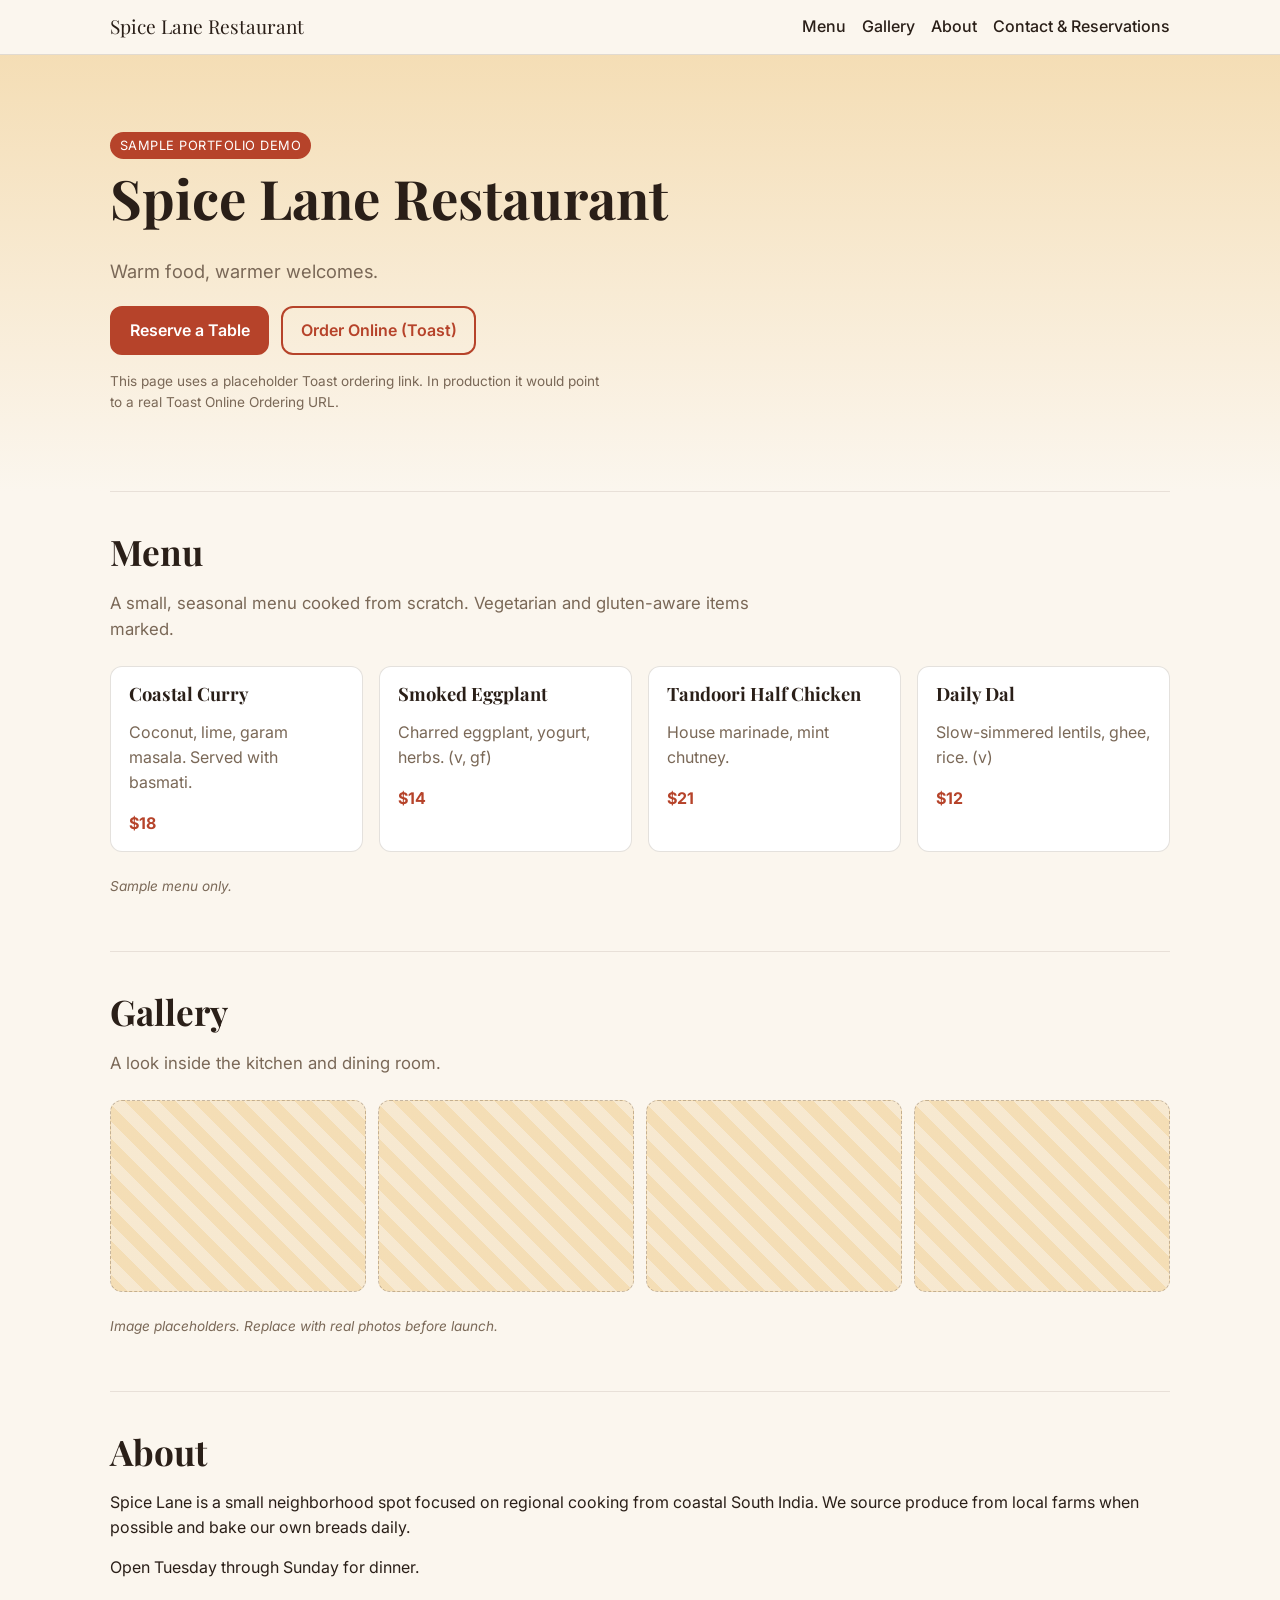
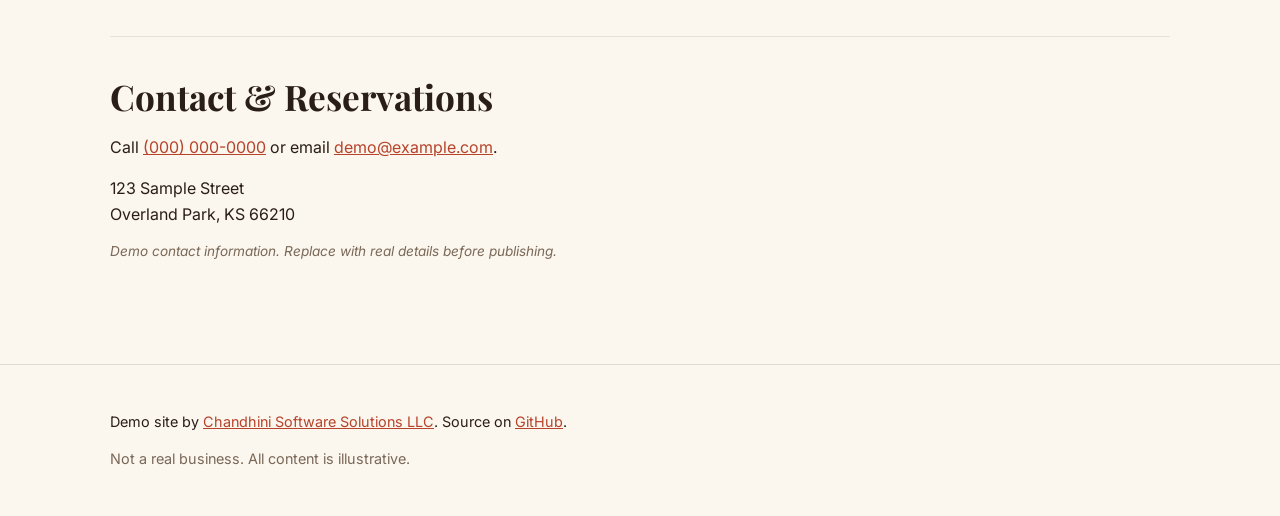
==== index.html @ 9d1d4334 "feat: initial demo site scaffold" ====
<!DOCTYPE html>
<html lang="en">
<head>
  <meta charset="UTF-8" />
  <meta name="viewport" content="width=device-width, initial-scale=1.0" />
  <title>Spice Lane Restaurant — Demo Site</title>
  <meta name="description" content="A sample portfolio demo of a local restaurant website built by Chandhini Software Solutions LLC." />
  <meta name="robots" content="index, follow" />
  <link rel="canonical" href="https://restaurant.chandhini.com/" />

  <!-- Open Graph -->
  <meta property="og:type" content="website" />
  <meta property="og:title" content="Spice Lane Restaurant — Demo Site" />
  <meta property="og:description" content="A sample portfolio demo of a local restaurant website built by Chandhini Software Solutions LLC." />
  <meta property="og:url" content="https://restaurant.chandhini.com/" />

  <!-- Fonts -->
  <link rel="preconnect" href="https://fonts.googleapis.com" />
  <link rel="preconnect" href="https://fonts.gstatic.com" crossorigin />
  <link href="https://fonts.googleapis.com/css2?family=Playfair+Display:wght@600;700&family=Inter:wght@400;500;600&display=swap" rel="stylesheet" />

  <link rel="stylesheet" href="assets/css/styles.css" />
</head>
<body>

  <a class="skip-link" href="#main">Skip to content</a>

  <header class="site-header">
    <div class="container header-row">
      <a class="brand" href="#top">Spice Lane Restaurant</a>
      <nav aria-label="Primary">
        <ul class="nav"><li><a href="#menu">Menu</a></li><li><a href="#gallery">Gallery</a></li><li><a href="#about">About</a></li><li><a href="#contact">Contact & Reservations</a></li></ul>
      </nav>
    </div>
  </header>

  <main id="main">
    <section id="top" class="hero">
      <div class="container">
        <p class="demo-badge">Sample portfolio demo</p>
        <h1>Spice Lane Restaurant</h1>
        <p class="tagline">Warm food, warmer welcomes.</p>
        <div class="cta-row">
          <a class="btn primary" href="#contact">Reserve a Table</a>
          <a class="btn ghost" href="#">Order Online (Toast)</a>
        </div>
        <p class="demo-note">This page uses a placeholder Toast ordering link. In production it would point to a real Toast Online Ordering URL.</p>
      </div>
    </section>

    <div class="container">

  <section id="menu" class="section">
    <h2>Menu</h2>
    <p class="lead">A small, seasonal menu cooked from scratch. Vegetarian and gluten-aware items marked.</p>
            <div class="cards">
              <article class="card"><h3>Coastal Curry</h3><p class="muted">Coconut, lime, garam masala. Served with basmati.</p><p class="price">$18</p></article>
              <article class="card"><h3>Smoked Eggplant</h3><p class="muted">Charred eggplant, yogurt, herbs. (v, gf)</p><p class="price">$14</p></article>
              <article class="card"><h3>Tandoori Half Chicken</h3><p class="muted">House marinade, mint chutney.</p><p class="price">$21</p></article>
              <article class="card"><h3>Daily Dal</h3><p class="muted">Slow-simmered lentils, ghee, rice. (v)</p><p class="price">$12</p></article>
            </div>
            <p class="note">Sample menu only.</p>
  </section>

  <section id="gallery" class="section">
    <h2>Gallery</h2>
    <p class="lead">A look inside the kitchen and dining room.</p>
            <div class="grid">
              <div class="img-placeholder" role="img" aria-label="Dining room with warm lighting"></div>
              <div class="img-placeholder" role="img" aria-label="Tandoor in action"></div>
              <div class="img-placeholder" role="img" aria-label="Plated curry"></div>
              <div class="img-placeholder" role="img" aria-label="Outdoor patio seating"></div>
            </div>
            <p class="note">Image placeholders. Replace with real photos before launch.</p>
  </section>

  <section id="about" class="section">
    <h2>About</h2>
    <p>Spice Lane is a small neighborhood spot focused on regional cooking from coastal South India.
               We source produce from local farms when possible and bake our own breads daily.</p>
            <p>Open Tuesday through Sunday for dinner.</p>
  </section>

  <section id="contact" class="section">
    <h2>Contact &amp; Reservations</h2>
    <p>Call <a href="tel:+10000000000">(000) 000-0000</a> or email
               <a href="mailto:demo@example.com">demo@example.com</a>.</p>
            <address>
              123 Sample Street<br/>
              Overland Park, KS 66210
            </address>
            <p class="note">Demo contact information. Replace with real details before publishing.</p>
  </section>

    </div>
  </main>

  <footer class="site-footer">
    <div class="container">
      <p>Demo site by <a href="https://chandhini.com">Chandhini Software Solutions LLC</a>.
         Source on <a href="https://github.com/bayina/restaurant-demo">GitHub</a>.</p>
      <p class="muted">Not a real business. All content is illustrative.</p>
    </div>
  </footer>

  <script src="assets/js/main.js"></script>
</body>
</html>
---- assets/css/styles.css ----
:root {
  --primary: #B6432A;
  --accent:  #E8B04B;
  --bg:      #FBF6EE;
  --text:    #2A1F18;
  --muted:   #7A6857;
  --max:     1100px;
  --radius:  12px;
}

* { box-sizing: border-box; }
html { scroll-behavior: smooth; }
body {
  margin: 0;
  font-family: 'Inter', system-ui, sans-serif;
  background: var(--bg);
  color: var(--text);
  line-height: 1.55;
  -webkit-font-smoothing: antialiased;
}
h1, h2, h3 {
  font-family: 'Playfair Display', serif;
  font-weight: 700;
  margin: 0 0 .5em;
  line-height: 1.15;
}
h1 { font-size: clamp(2rem, 4vw + 1rem, 3.4rem); }
h2 { font-size: clamp(1.5rem, 2vw + 1rem, 2.2rem); margin-top: 0; }
h3 { font-size: 1.15rem; }

a { color: var(--primary); }
a:hover { text-decoration: underline; }

.container { max-width: var(--max); margin: 0 auto; padding: 0 1.25rem; }

.skip-link {
  position: absolute; left: -9999px; top: auto;
  background: var(--primary); color: #fff; padding: .5rem 1rem;
}
.skip-link:focus { left: 1rem; top: 1rem; }

.site-header {
  position: sticky; top: 0; z-index: 10;
  background: var(--bg);
  border-bottom: 1px solid color-mix(in srgb, var(--muted) 20%, transparent);
}
.header-row {
  display: flex; align-items: center; justify-content: space-between;
  padding: .75rem 1.25rem;
}
.brand { font-family: 'Playfair Display', serif; font-size: 1.2rem; text-decoration: none; color: var(--text); }
.nav { list-style: none; padding: 0; margin: 0; display: flex; gap: 1rem; flex-wrap: wrap; }
.nav a { text-decoration: none; color: var(--text); font-weight: 500; }
.nav a:hover { color: var(--primary); }

.hero {
  padding: clamp(2.5rem, 6vw, 5rem) 0 clamp(2rem, 5vw, 4rem);
  background: linear-gradient(180deg, color-mix(in srgb, var(--accent) 35%, var(--bg)) 0%, var(--bg) 100%);
}
.demo-badge {
  display: inline-block;
  font-size: .8rem; letter-spacing: .04em; text-transform: uppercase;
  background: var(--primary); color: #fff;
  padding: .25rem .6rem; border-radius: 999px; margin: 0 0 .5rem;
}
.tagline { font-size: 1.15rem; color: var(--muted); max-width: 36ch; }
.demo-note { font-size: .85rem; color: var(--muted); margin-top: 1rem; max-width: 56ch; }

.cta-row { display: flex; gap: .75rem; margin-top: 1.25rem; flex-wrap: wrap; }
.btn {
  display: inline-block;
  padding: .65rem 1.1rem;
  border-radius: var(--radius);
  text-decoration: none;
  font-weight: 600;
  border: 2px solid var(--primary);
  transition: transform .12s ease, background .12s ease;
}
.btn.primary { background: var(--primary); color: #fff; }
.btn.ghost   { background: transparent; color: var(--primary); }
.btn:hover { transform: translateY(-1px); }

.section { padding: 2.5rem 0; border-top: 1px solid color-mix(in srgb, var(--muted) 15%, transparent); }
.lead { font-size: 1.05rem; color: var(--muted); max-width: 60ch; }
.note { font-size: .85rem; color: var(--muted); font-style: italic; }
.muted { color: var(--muted); }

.cards {
  display: grid; gap: 1rem;
  grid-template-columns: repeat(auto-fit, minmax(220px, 1fr));
  margin: 1.5rem 0;
}
.card {
  background: #fff;
  border: 1px solid color-mix(in srgb, var(--muted) 20%, transparent);
  border-radius: var(--radius);
  padding: 1rem 1.1rem;
}
.card .price { font-weight: 700; color: var(--primary); margin: .5rem 0 0; }

.grid {
  display: grid; gap: .75rem;
  grid-template-columns: repeat(auto-fit, minmax(180px, 1fr));
  margin: 1.5rem 0;
}
.img-placeholder {
  aspect-ratio: 4 / 3;
  background:
    repeating-linear-gradient(45deg,
      color-mix(in srgb, var(--accent) 35%, transparent),
      color-mix(in srgb, var(--accent) 35%, transparent) 12px,
      color-mix(in srgb, var(--accent) 18%, transparent) 12px,
      color-mix(in srgb, var(--accent) 18%, transparent) 24px);
  border-radius: var(--radius);
  border: 1px dashed color-mix(in srgb, var(--muted) 40%, transparent);
}

form label { display: block; margin: .75rem 0; font-weight: 500; }
form input, form textarea {
  width: 100%; padding: .55rem .7rem;
  border: 1px solid color-mix(in srgb, var(--muted) 30%, transparent);
  border-radius: 8px; font: inherit;
}
form input:focus, form textarea:focus {
  outline: 2px solid var(--primary); outline-offset: 2px;
}

details {
  background: #fff; border-radius: var(--radius);
  padding: .75rem 1rem; margin: .5rem 0;
  border: 1px solid color-mix(in srgb, var(--muted) 20%, transparent);
}
summary { cursor: pointer; font-weight: 600; }

address { font-style: normal; line-height: 1.6; }

.site-footer {
  margin-top: 3rem; padding: 2rem 0;
  border-top: 1px solid color-mix(in srgb, var(--muted) 20%, transparent);
  font-size: .9rem;
}

@media (prefers-reduced-motion: reduce) {
  html { scroll-behavior: auto; }
  .btn:hover { transform: none; }
}
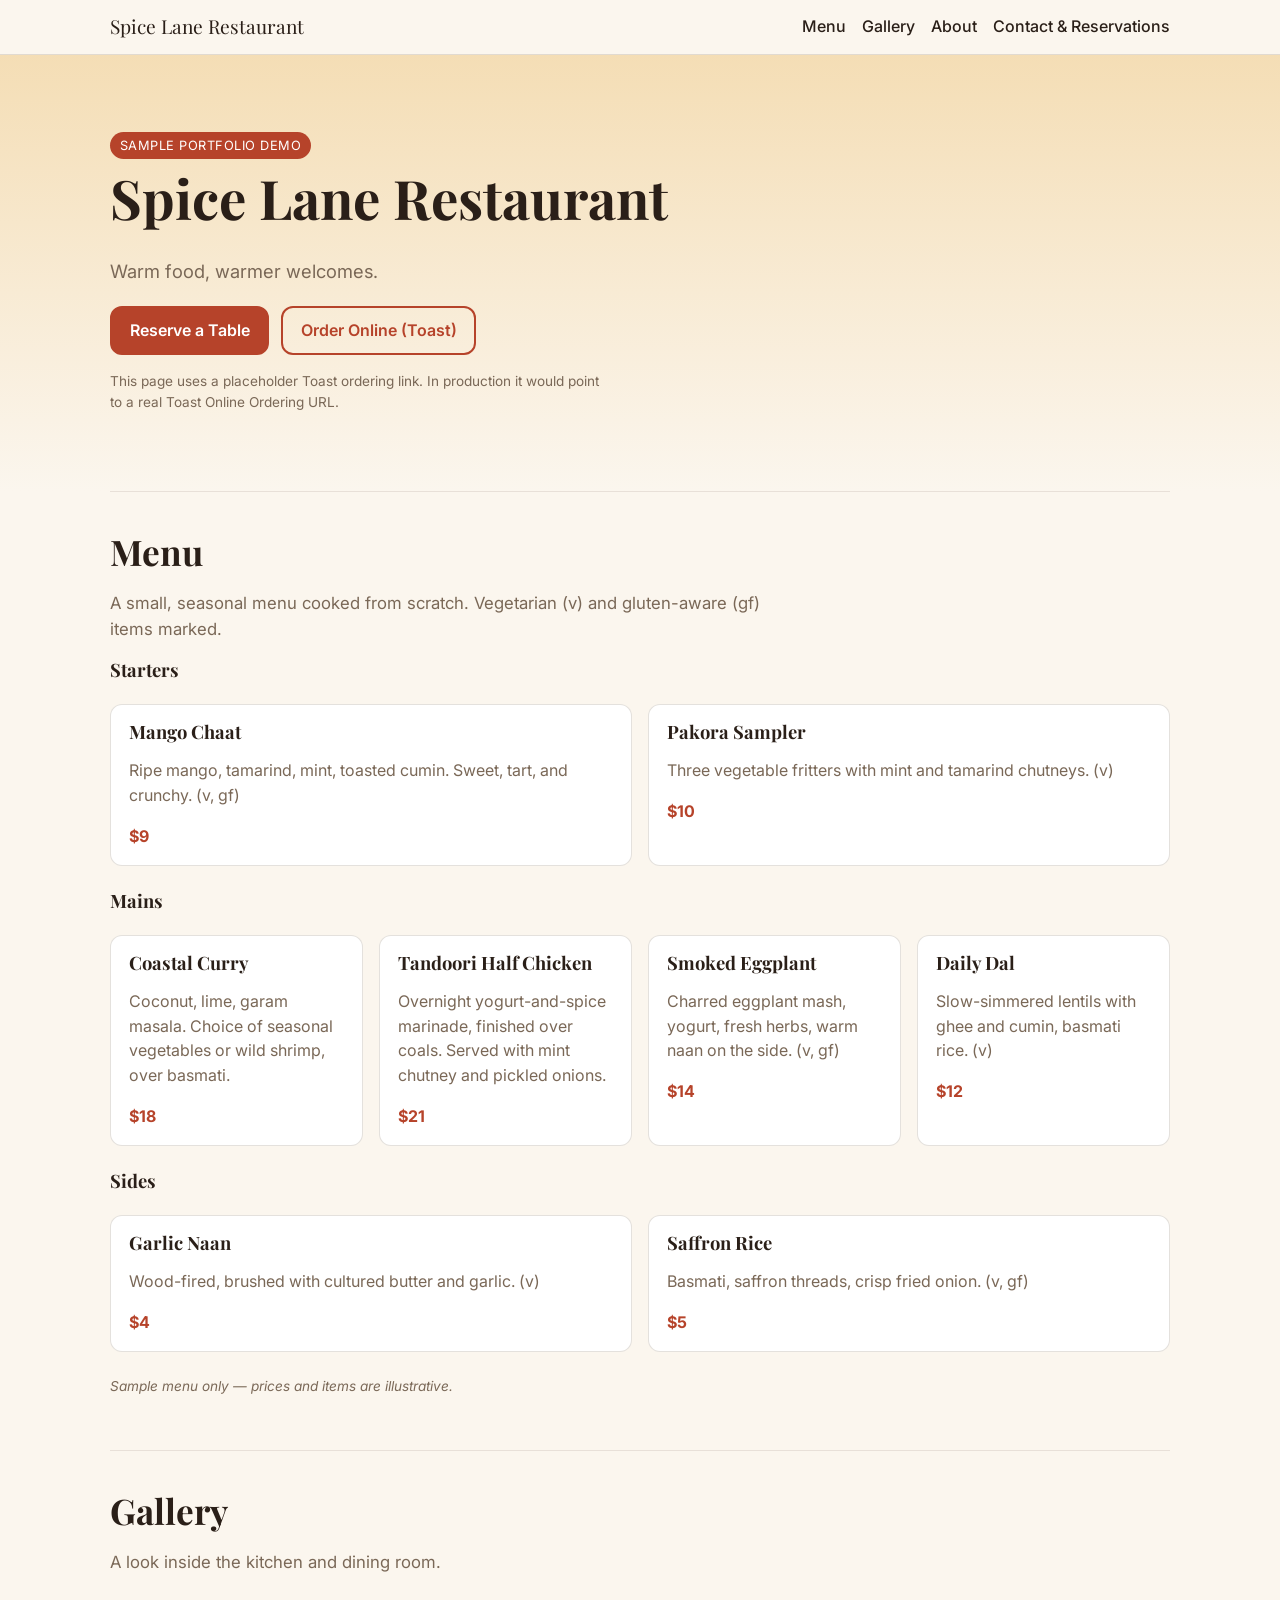
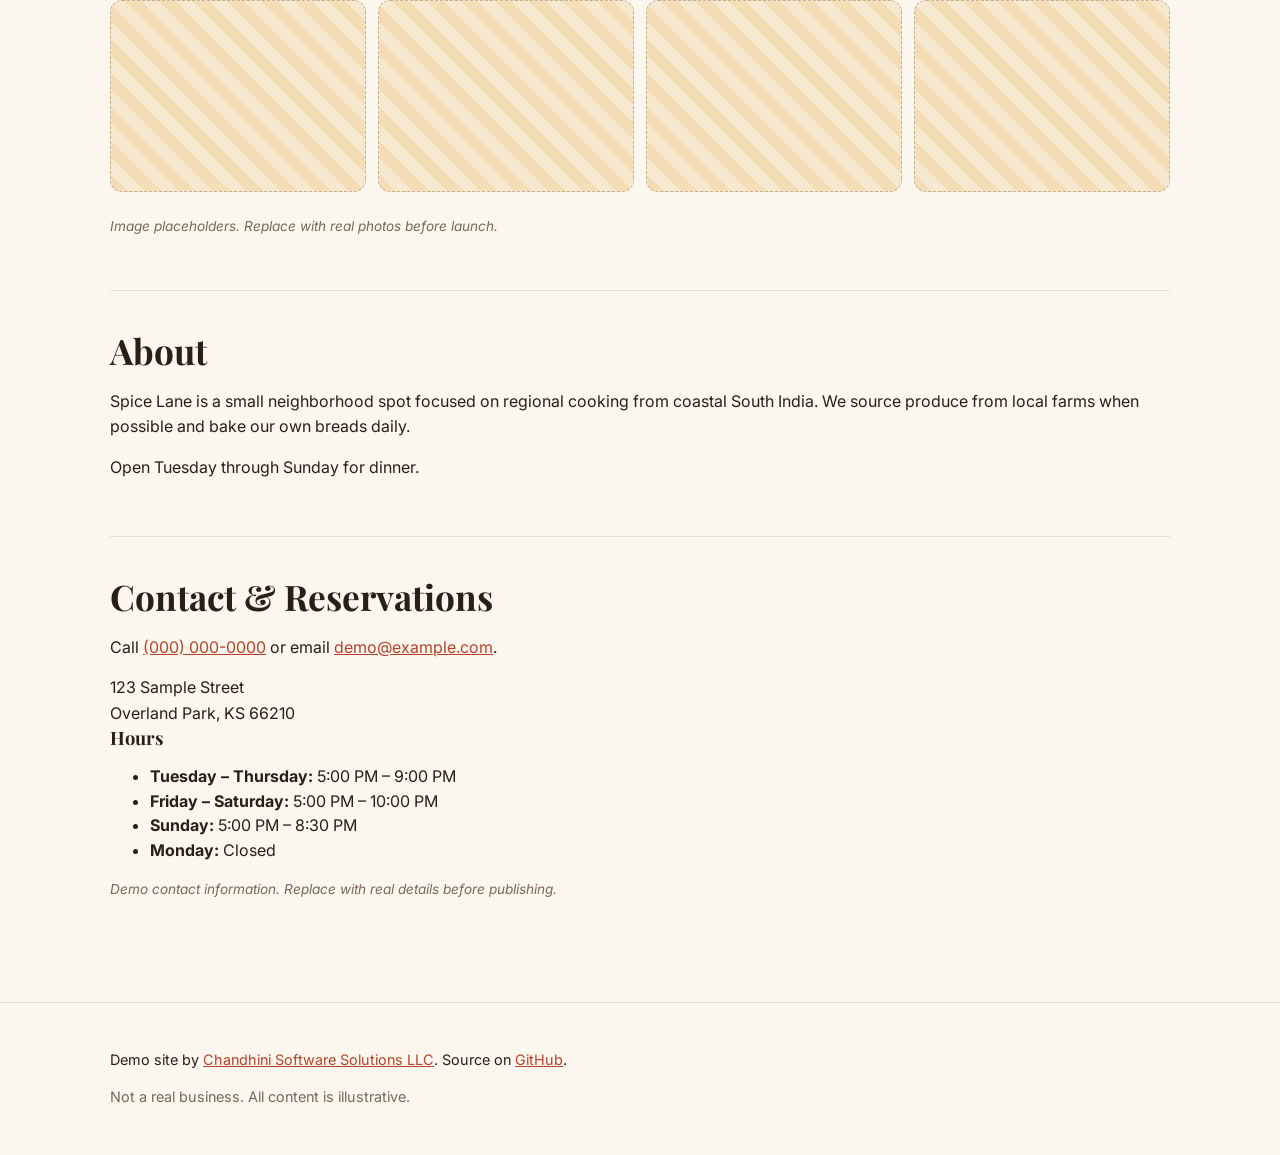
==== commit 28c82917: "feat: polish restaurant menu and add hours of operation" ====
--- a/index.html
+++ b/index.html
@@ -52,14 +52,29 @@
 
   <section id="menu" class="section">
     <h2>Menu</h2>
-    <p class="lead">A small, seasonal menu cooked from scratch. Vegetarian and gluten-aware items marked.</p>
+    <p class="lead">A small, seasonal menu cooked from scratch. Vegetarian (v) and gluten-aware (gf) items marked.</p>
+
+            <h3 class="menu-heading">Starters</h3>
             <div class="cards">
-              <article class="card"><h3>Coastal Curry</h3><p class="muted">Coconut, lime, garam masala. Served with basmati.</p><p class="price">$18</p></article>
-              <article class="card"><h3>Smoked Eggplant</h3><p class="muted">Charred eggplant, yogurt, herbs. (v, gf)</p><p class="price">$14</p></article>
-              <article class="card"><h3>Tandoori Half Chicken</h3><p class="muted">House marinade, mint chutney.</p><p class="price">$21</p></article>
-              <article class="card"><h3>Daily Dal</h3><p class="muted">Slow-simmered lentils, ghee, rice. (v)</p><p class="price">$12</p></article>
+              <article class="card"><h3>Mango Chaat</h3><p class="muted">Ripe mango, tamarind, mint, toasted cumin. Sweet, tart, and crunchy. (v, gf)</p><p class="price">$9</p></article>
+              <article class="card"><h3>Pakora Sampler</h3><p class="muted">Three vegetable fritters with mint and tamarind chutneys. (v)</p><p class="price">$10</p></article>
             </div>
-            <p class="note">Sample menu only.</p>
+
+            <h3 class="menu-heading">Mains</h3>
+            <div class="cards">
+              <article class="card"><h3>Coastal Curry</h3><p class="muted">Coconut, lime, garam masala. Choice of seasonal vegetables or wild shrimp, over basmati.</p><p class="price">$18</p></article>
+              <article class="card"><h3>Tandoori Half Chicken</h3><p class="muted">Overnight yogurt-and-spice marinade, finished over coals. Served with mint chutney and pickled onions.</p><p class="price">$21</p></article>
+              <article class="card"><h3>Smoked Eggplant</h3><p class="muted">Charred eggplant mash, yogurt, fresh herbs, warm naan on the side. (v, gf)</p><p class="price">$14</p></article>
+              <article class="card"><h3>Daily Dal</h3><p class="muted">Slow-simmered lentils with ghee and cumin, basmati rice. (v)</p><p class="price">$12</p></article>
+            </div>
+
+            <h3 class="menu-heading">Sides</h3>
+            <div class="cards">
+              <article class="card"><h3>Garlic Naan</h3><p class="muted">Wood-fired, brushed with cultured butter and garlic. (v)</p><p class="price">$4</p></article>
+              <article class="card"><h3>Saffron Rice</h3><p class="muted">Basmati, saffron threads, crisp fried onion. (v, gf)</p><p class="price">$5</p></article>
+            </div>
+
+            <p class="note">Sample menu only — prices and items are illustrative.</p>
   </section>
 
   <section id="gallery" class="section">
@@ -89,6 +104,15 @@
               123 Sample Street<br/>
               Overland Park, KS 66210
             </address>
+
+            <h3>Hours</h3>
+            <ul class="hours-list">
+              <li><strong>Tuesday – Thursday:</strong> 5:00 PM – 9:00 PM</li>
+              <li><strong>Friday – Saturday:</strong> 5:00 PM – 10:00 PM</li>
+              <li><strong>Sunday:</strong> 5:00 PM – 8:30 PM</li>
+              <li><strong>Monday:</strong> Closed</li>
+            </ul>
+
             <p class="note">Demo contact information. Replace with real details before publishing.</p>
   </section>
 
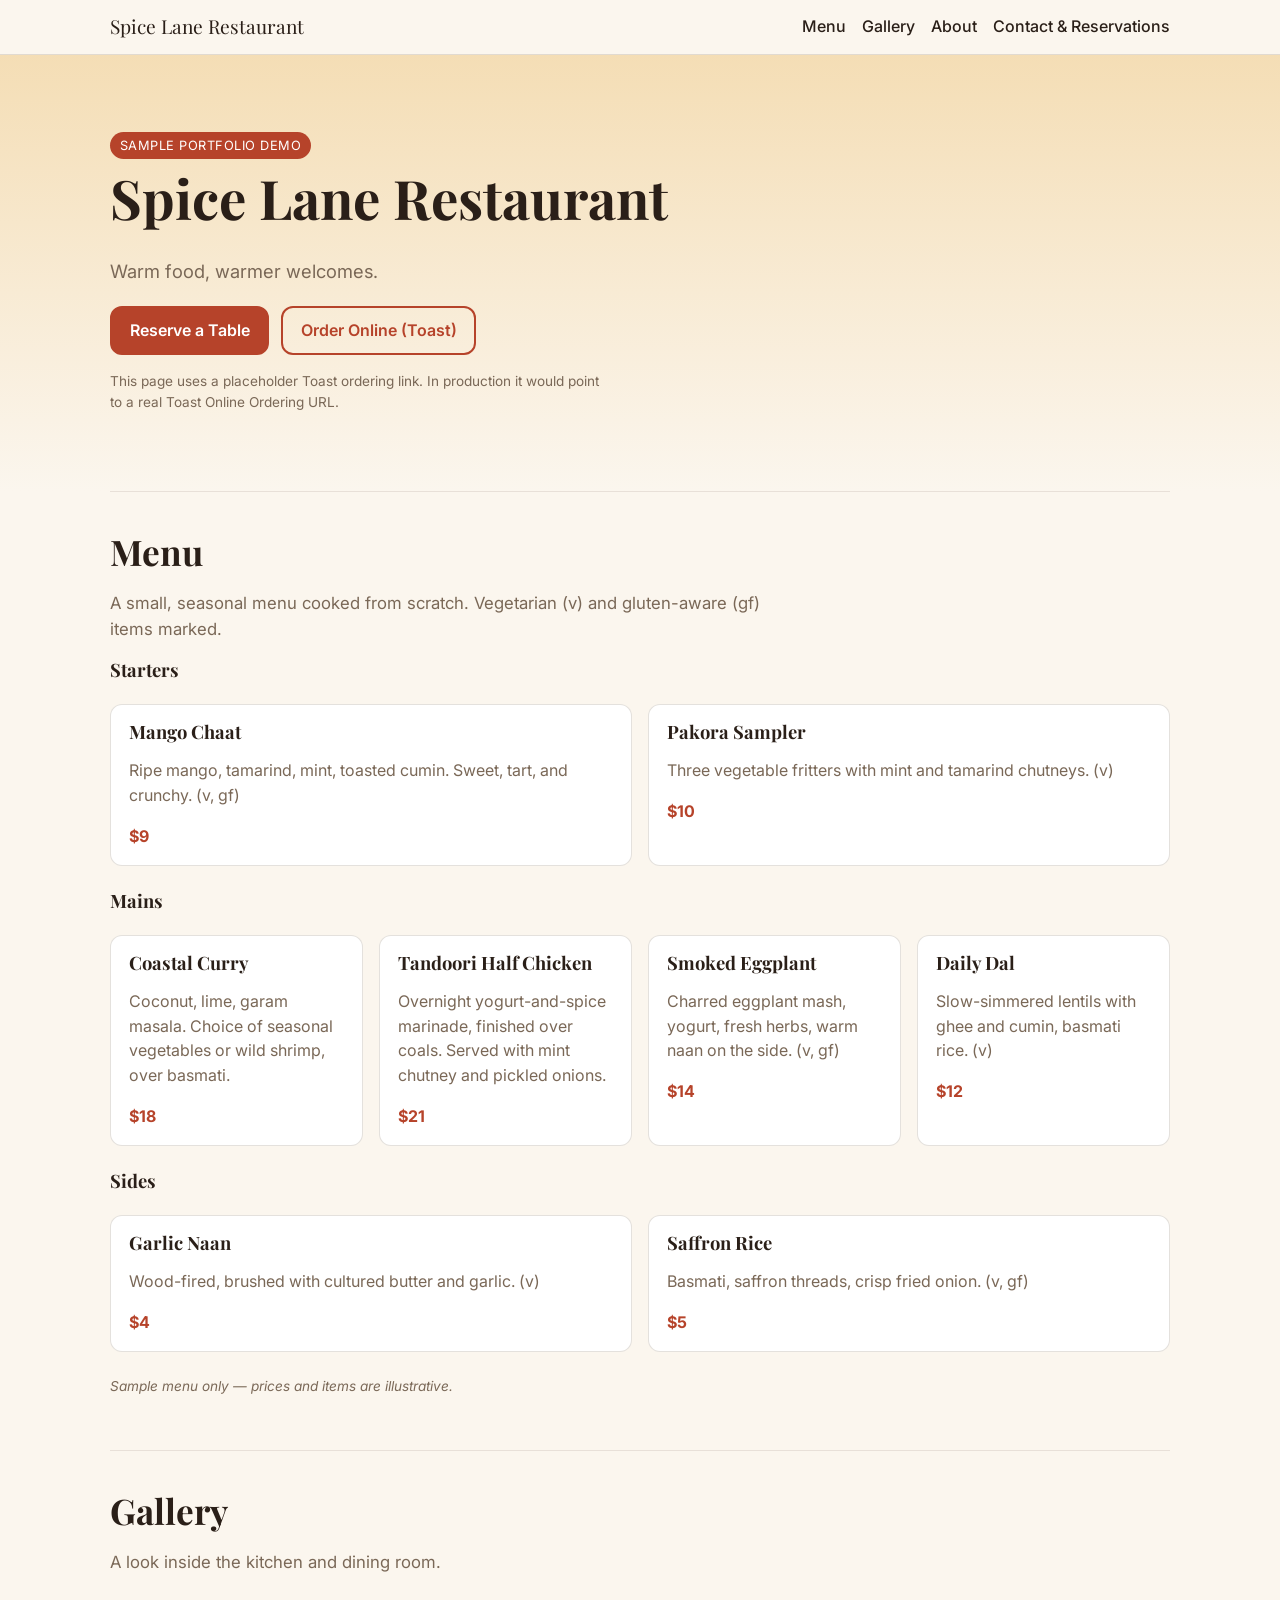
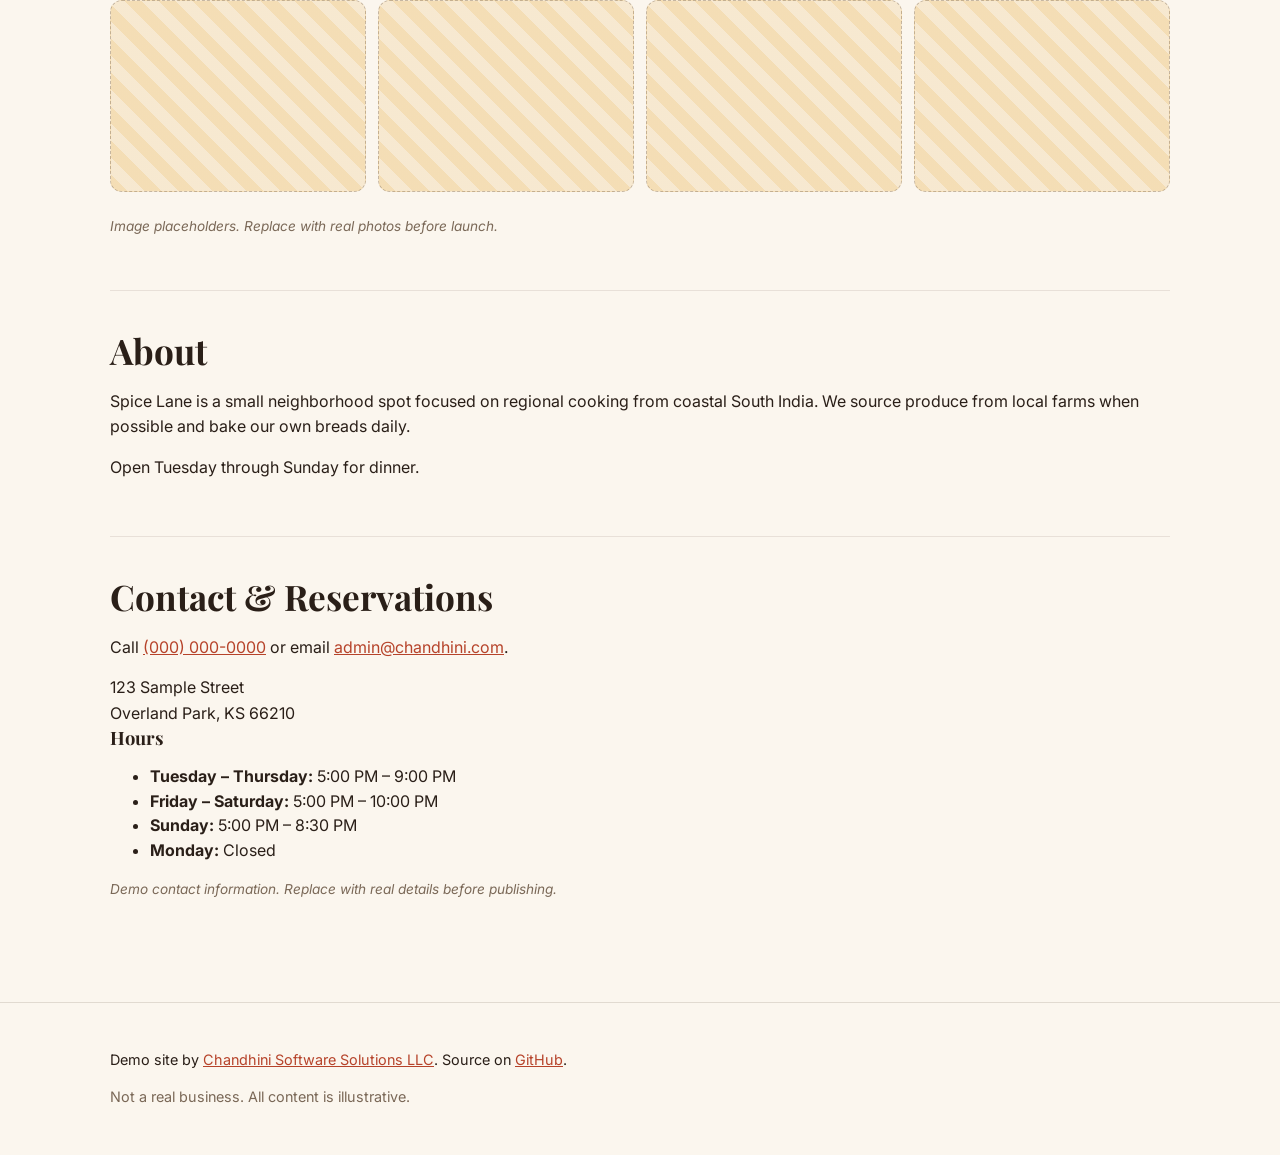
==== commit 5e657f76: "chore: update demo contact email to admin@chandhini.com" ====
--- a/index.html
+++ b/index.html
@@ -99,7 +99,7 @@
   <section id="contact" class="section">
     <h2>Contact &amp; Reservations</h2>
     <p>Call <a href="tel:+10000000000">(000) 000-0000</a> or email
-               <a href="mailto:demo@example.com">demo@example.com</a>.</p>
+               <a href="mailto:admin@chandhini.com">admin@chandhini.com</a>.</p>
             <address>
               123 Sample Street<br/>
               Overland Park, KS 66210
